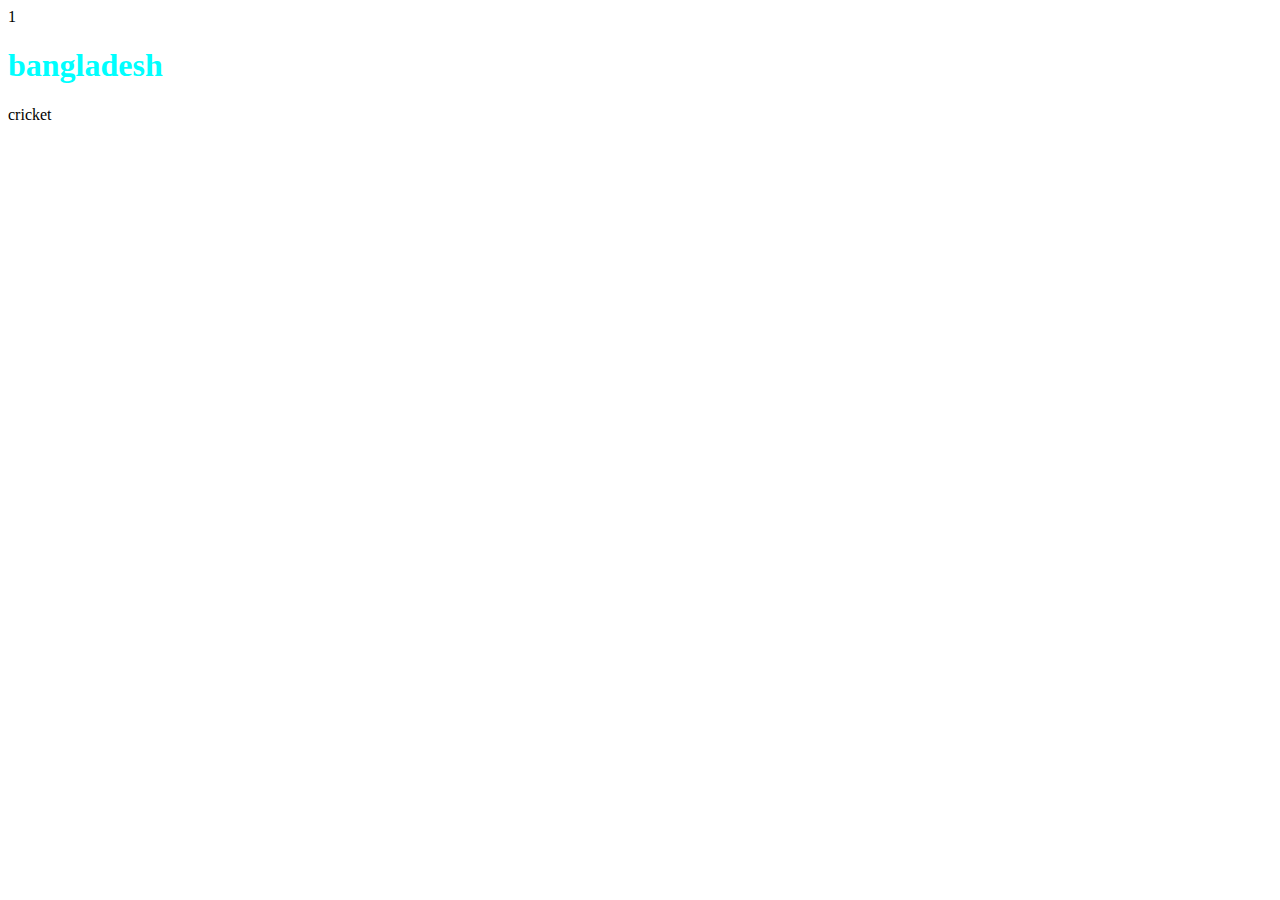
==== index.html @ e4b1d720 "first commit" ====
1  <!DOCTYPE html>
<html lang="en">
<head>
    <meta charset="UTF-8">
    <meta name="viewport" content="width=device-width, initial-scale=1.0">
    <title>my fifth assignment</title>
    <link rel="stylesheet" href="styles/style.css">
</head>
<body>
    <h1>bangladesh</h1>
    <p>cricket</p>
</body>
</html>
---- styles/style.css ----
h1{

    color: aqua;
}
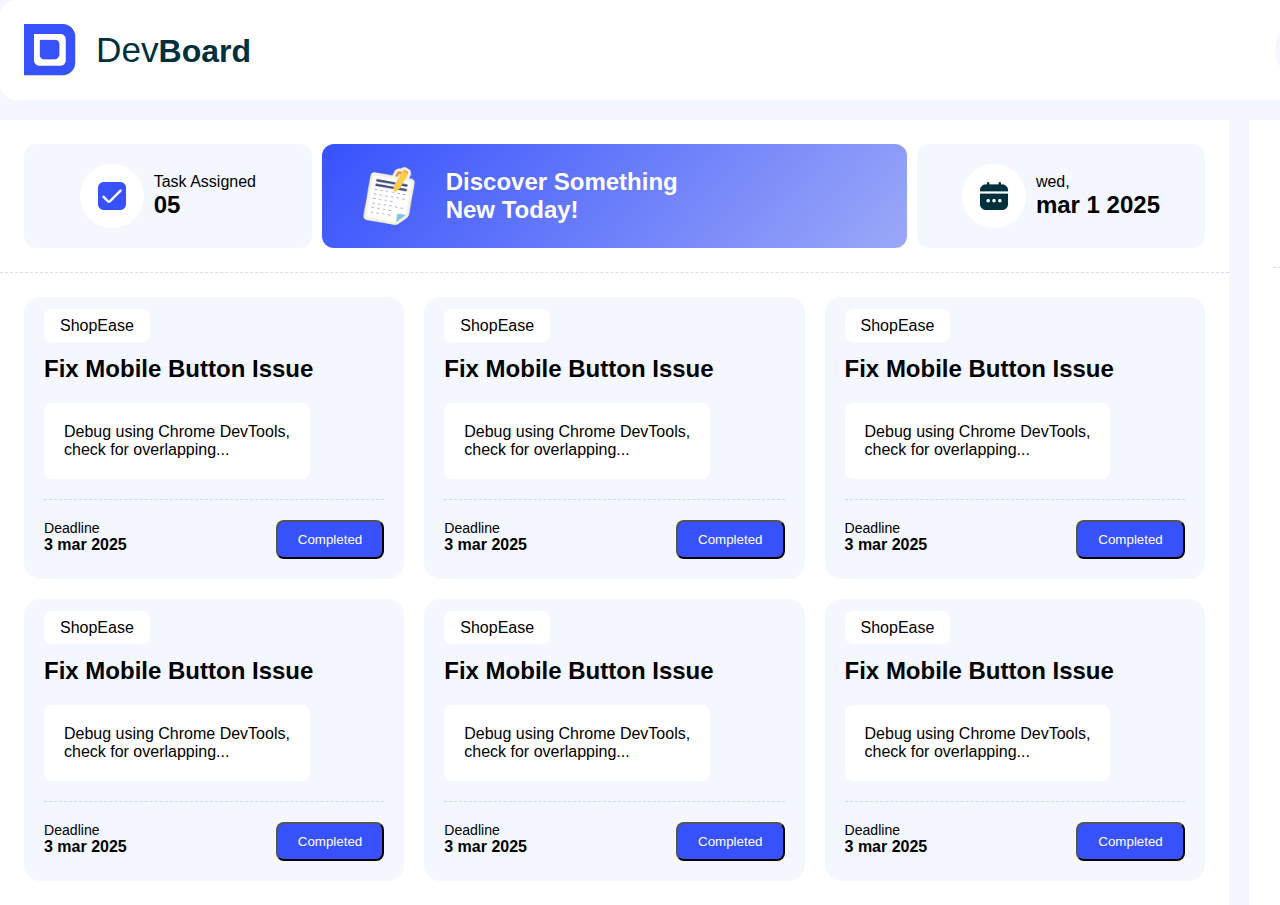
==== commit 213f98ed: "my second commit" ====
--- a/index.html
+++ b/index.html
@@ -1,4 +1,4 @@
-1  <!DOCTYPE html>
+ <!DOCTYPE html>
 <html lang="en">
 <head>
     <meta charset="UTF-8">
@@ -6,8 +6,159 @@
     <title>my fifth assignment</title>
     <link rel="stylesheet" href="styles/style.css">
 </head>
-<body>
-    <h1>bangladesh</h1>
-    <p>cricket</p>
+<body class="poppins-medium">
+    <header>
+
+<nav>
+<div class="nav-logo">
+<img src="assets/logo.png" alt="" srcset="">
+<h1>Dev<span class="nav-bol">Board</span></h1>
+
+</div>
+
+
+
+<div class="nav-text">
+<div class="nav-con"> 
+ <img src="assets/checkbox.png" alt="" srcset=""> 
+<h2>23</h2>
+
+</div>
+<div class="nav-bg"><img src="assets/theme-btn.png" alt="" srcset=""></div>
+</div>
+</nav>
+
+    </header>
+
+<main>
+
+<section class="task">
+<div class="task-head">
+
+    <div class="ca1">
+<div class="ca1a"><img src="assets/checkbox.png" alt="" srcset=""></div>
+<div><p>Task Assigned</p> <h2>05</h2></div>
+
+    </div>
+    <div class="ca2">
+<img src="assets/board.png" alt="" srcset="">
+<h2>Discover Something <br> New Today!</h2>
+
+    </div>
+    <div class="ca3">
+
+        <div class="ca3c"><img src="assets/calender.png" alt="" srcset=""></div>
+        <div><p>wed,</p> <h2>mar 1 2025</h2></div>
+    </div>
+    
+
+</div>
+
+<div class="task-body">
+
+<div class="card1">
+<h4 class="mar fon">ShopEase</h4>
+<h2 class="marin ">Fix Mobile Button Issue </h2>
+<p class="marin fg">Debug using Chrome DevTools,<br> check for overlapping... </p>
+
+<div class="foot marin">
+<div><p class="fg1">Deadline</p>
+    <h3>3 mar 2025</h3></div>
+<div><button>Completed</button></div>
+</div>
+</div>
+<!---->
+
+
+<div class="card1">
+    <h4 class="mar fon">ShopEase</h4>
+    <h2 class="marin ">Fix Mobile Button Issue </h2>
+    <p class="marin fg">Debug using Chrome DevTools,<br> check for overlapping... </p>
+    
+    <div class="foot marin">
+    <div><p class="fg1">Deadline</p>
+        <h3>3 mar 2025</h3></div>
+    <div><button>Completed</button></div>
+    </div>
+    </div>
+    <!---->
+    
+
+    <div class="card1">
+        <h4 class="mar fon">ShopEase</h4>
+        <h2 class="marin ">Fix Mobile Button Issue </h2>
+        <p class="marin fg">Debug using Chrome DevTools,<br> check for overlapping... </p>
+        
+        <div class="foot marin">
+        <div><p class="fg1">Deadline</p>
+            <h3>3 mar 2025</h3></div>
+        <div><button>Completed</button></div>
+        </div>
+        </div>
+        <!---->
+        
+
+        <div class="card1">
+            <h4 class="mar fon">ShopEase</h4>
+            <h2 class="marin ">Fix Mobile Button Issue </h2>
+            <p class="marin fg">Debug using Chrome DevTools,<br> check for overlapping... </p>
+            
+            <div class="foot marin">
+            <div><p class="fg1">Deadline</p>
+                <h3>3 mar 2025</h3></div>
+            <div><button>Completed</button></div>
+            </div>
+            </div>
+            <!---->
+
+            
+
+            <div class="card1">
+                <h4 class="mar fon">ShopEase</h4>
+                <h2 class="marin ">Fix Mobile Button Issue </h2>
+                <p class="marin fg">Debug using Chrome DevTools,<br> check for overlapping... </p>
+                
+                <div class="foot marin">
+                <div><p class="fg1">Deadline</p>
+                    <h3>3 mar 2025</h3></div>
+                <div><button>Completed</button></div>
+                </div>
+                </div>
+                <!---->
+                
+
+                <div class="card1">
+                    <h4 class="mar fon">ShopEase</h4>
+                    <h2 class="marin ">Fix Mobile Button Issue </h2>
+                    <p class="marin fg">Debug using Chrome DevTools,<br> check for overlapping... </p>
+                    
+                    <div class="foot marin">
+                    <div><p class="fg1">Deadline</p>
+                        <h3>3 mar 2025</h3></div>
+                    <div><button>Completed</button></div>
+                    </div>
+                    </div>
+                    <!---->
+</div>
+
+
+</section>
+
+<section class="activity">
+<div class="act">
+<img src="assets/activity.png" alt="" srcset="">
+<p>Activity Log</p>
+
+</div>
+
+<div class="btn">
+    <button> Clear History </button>
+</div>
+
+</section>
+
+
+</main>
+
 </body>
 </html>--- a/styles/style.css
+++ b/styles/style.css
@@ -1,4 +1,284 @@
-h1{
-
-    color: aqua;
-}+*{
+
+    margin: 0;
+    padding: 0;
+}
+
+body{
+
+    background: rgb(244, 247, 255);
+}
+.poppins-medium {
+    font-family: "Poppins", sans-serif;
+
+    font-style: normal;
+  }
+
+  header{
+
+
+width: 1536px;
+height: 100px;
+margin: auto;
+border-radius: 16px;
+background: rgb(255, 255, 255);
+
+
+
+
+
+  }
+
+  nav{
+
+    display: flex;
+    justify-content: space-between;
+    width: 1536px;
+height: 100px;
+    
+    
+  }
+
+
+  .nav-logo{
+
+    display: flex;
+    padding: 24px;
+    justify-content: center;
+    align-items: center;
+    gap: 20px;
+  }
+
+  .nav-logo h1{
+
+    font-weight: 300;
+    font-size: 2.20rem;
+    color: rgb(0, 48, 60);
+  }
+
+  .nav-bol{
+    font-weight: 700;
+    font-size: 2rem;
+  }
+
+  .nav-text{
+
+    display: flex;
+    padding: 24px;
+    justify-content: center;
+    align-items: center;
+    gap: 50px;
+  }
+  .nav-con{
+    display: flex;
+    width: 123px;
+    height: 64px;
+    justify-content: center;
+    align-items: center;
+    border-radius: 32px;
+    background: rgb(244, 247, 255);
+    gap: 20px;
+  }
+
+  .nav-con h2{
+font-weight: 700;
+
+
+  }
+  .nav-bg{
+
+    display: flex;
+    width: 64px;
+    height: 64px;
+    justify-content: center;
+    align-items: center;
+    border-radius: 32px;
+    background: rgb(244, 247, 255);
+  }
+
+  main{
+
+ width: 1536px;
+margin: auto;
+
+margin-top: 20px;
+
+display: grid;
+grid-template-columns:80% 20%;
+gap: 20px;
+
+
+  }
+
+  .task{
+
+    background: rgb(255, 255, 255);
+  }
+
+
+  .task-head{
+
+    display: grid;
+    grid-template-columns: repeat(4,1fr);
+    gap: 10px;
+    padding: 24px;
+    border-bottom: 0.8px dashed rgba(55, 82, 253, 0.2);
+  }
+  .ca1{
+display: flex;
+justify-content: center;
+align-items: center;
+gap: 10px;
+    background: rgb(244, 247, 255);
+    padding: 20px 0px;
+    border-radius: 12px;
+  }
+
+  .ca1a{
+    display: flex;
+justify-content: center;
+align-items: center;
+width: 64px;
+height: 64px;
+border-radius: 32px;
+background: rgb(255, 255, 255);
+
+  }
+  .ca2{
+
+    grid-column: span 2;
+    display: flex;
+    background: linear-gradient(130.70deg, rgb(55, 82, 253) 0.419%,rgb(108, 127, 250) 52.66%,rgb(155, 168, 248) 99.733%);
+
+align-items: center;
+gap: 25px;
+padding: 0px 35px;
+border-radius: 12px;
+  }
+  .ca2 h2{
+    color: white;
+  }
+  .ca2 img{
+
+    width: 64px;
+    height: 64px;
+  }
+  .ca3{
+    display: flex;
+    justify-content: center;
+    align-items: center;
+    gap: 10px;
+        background: rgb(244, 247, 255);
+        border-radius: 12px;
+  }
+
+  .ca3c{
+
+    display: flex;
+    justify-content: center;
+    align-items: center;
+    width: 64px;
+    height: 64px;
+    border-radius: 32px;
+    background: rgb(255, 255, 255);
+
+
+  }
+
+  .task-body{
+
+
+    display: grid;
+    grid-template-columns: repeat(3,1fr);
+    gap: 20px;
+    padding: 24px;
+
+  }
+
+  .card1{
+    background: rgb(244, 247, 255);
+    padding:20px ;
+    border-radius: 16px;
+
+  }
+  .mar{
+    background: rgb(255, 255, 255);
+    padding: 8px 16px 8px 16px;
+    width: auto;
+    display: inline;
+    border-radius: 8px;
+
+  }
+  .fg{
+
+    background: rgb(255, 255, 255);
+    padding:20px;
+    border-radius: 8px;
+    width: auto;
+    display: inline-block;
+
+  }
+  .fg1{
+
+
+    font-size: .88rem;
+    font-weight: 400;
+  }
+
+  .foot{
+
+    display: flex;
+    justify-content: space-between;
+    border-top: 0.8px dashed rgba(55, 82, 253, 0.2);
+    padding-top: 20px;
+
+  }
+  .foot h3{
+
+    font-size: 1rem;
+  }
+  .foot button{
+    border-radius: 8px;
+color: white;
+    background: rgb(55, 82, 253);
+    padding: 10px 20px;
+  }
+/*this is basics code*/
+
+  .marin{
+    margin-top: 20px;
+  }
+
+  .fon{
+
+    font-size: 1rem;
+    font-weight: 400;
+    
+  }
+/*this is basics code*/
+  .activity{
+
+    padding: 24px;
+    background: rgb(255, 255, 255);
+  }
+
+
+  .act{
+display: flex;
+justify-content: center;
+gap: 10px;
+
+  }
+  .btn{
+    border-bottom: 0.8px dashed rgba(55, 82, 253, 0.2);
+   display: flex; 
+   justify-content: center;
+   margin: 20px 0px;
+   padding: 20px 0px;
+  }
+  .btn button{
+    border-radius: 8px;
+color: white;
+    background: rgb(55, 82, 253);
+    padding: 10px 20px;
+  }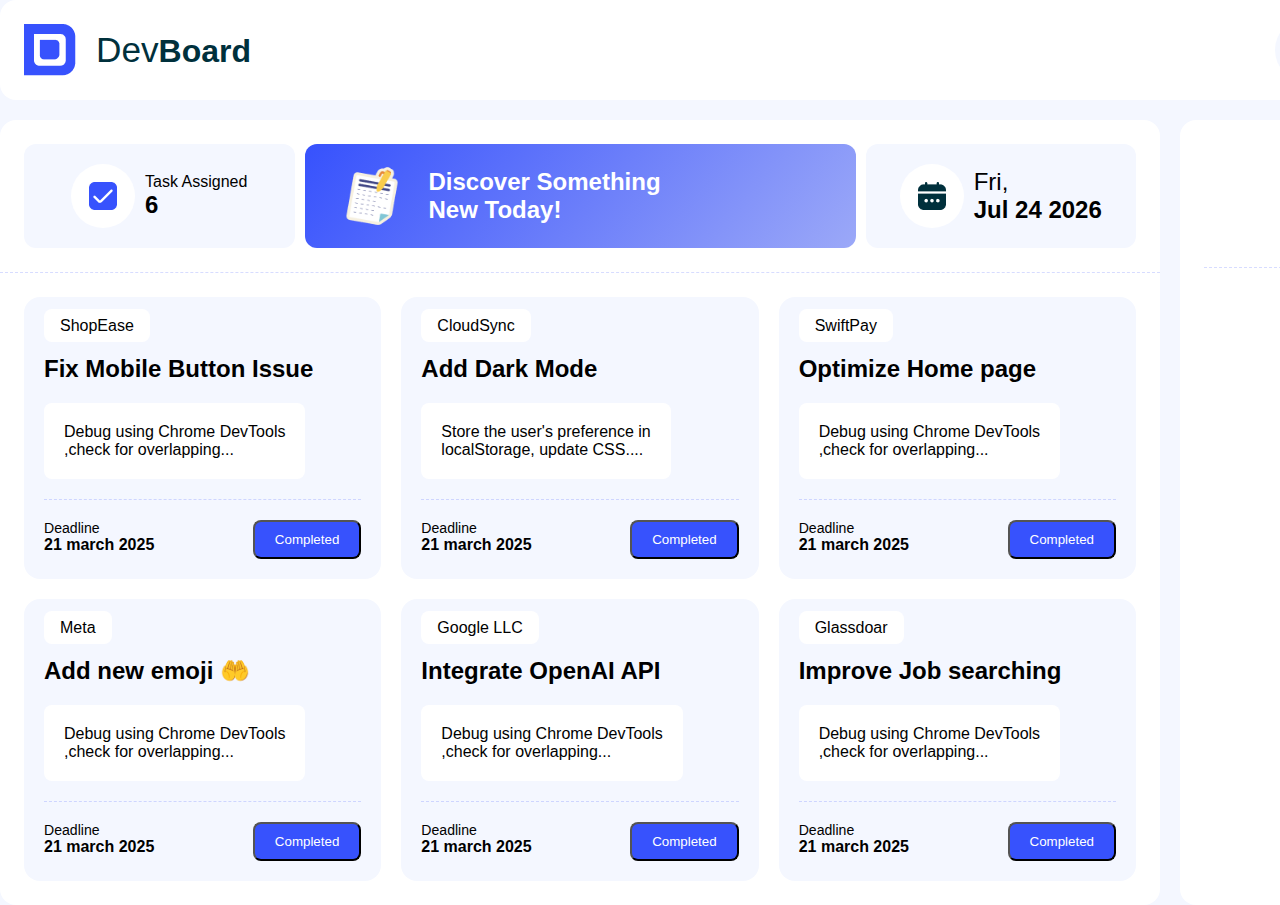
==== commit 237b19eb: "add text" ====
--- a/index.html
+++ b/index.html
@@ -21,10 +21,10 @@
 <div class="nav-text">
 <div class="nav-con"> 
  <img src="assets/checkbox.png" alt="" srcset=""> 
-<h2>23</h2>
+<h2 id="myCount">23</h2>
 
 </div>
-<div class="nav-bg"><img src="assets/theme-btn.png" alt="" srcset=""></div>
+<div class="nav-bg"><img src="assets/theme-btn.png" alt="Click me" onclick="changeBackColor()"></div>
 </div>
 </nav>
 
@@ -37,18 +37,18 @@
 
     <div class="ca1">
 <div class="ca1a"><img src="assets/checkbox.png" alt="" srcset=""></div>
-<div><p>Task Assigned</p> <h2>05</h2></div>
+<div><p>Task Assigned</p> <h2 id="taskCount">6</h2></div>
 
     </div>
     <div class="ca2">
 <img src="assets/board.png" alt="" srcset="">
-<h2>Discover Something <br> New Today!</h2>
+<h2><a href="styles/blog.html"> Discover Something <br> New Today!</a></h2>
 
     </div>
     <div class="ca3">
 
         <div class="ca3c"><img src="assets/calender.png" alt="" srcset=""></div>
-        <div><p>wed,</p> <h2>mar 1 2025</h2></div>
+        <div><h2 id="currentDate"></h2></div>
     </div>
     
 
@@ -59,54 +59,54 @@
 <div class="card1">
 <h4 class="mar fon">ShopEase</h4>
 <h2 class="marin ">Fix Mobile Button Issue </h2>
-<p class="marin fg">Debug using Chrome DevTools,<br> check for overlapping... </p>
+<p class="marin fg">Debug using Chrome DevTools <br>,check for overlapping... </p>
 
 <div class="foot marin">
 <div><p class="fg1">Deadline</p>
-    <h3>3 mar 2025</h3></div>
-<div><button>Completed</button></div>
+    <h3>21 march 2025</h3></div>
+<div><button class="completedBtn">Completed</button></div>
 </div>
 </div>
 <!---->
 
 
 <div class="card1">
-    <h4 class="mar fon">ShopEase</h4>
-    <h2 class="marin ">Fix Mobile Button Issue </h2>
-    <p class="marin fg">Debug using Chrome DevTools,<br> check for overlapping... </p>
+    <h4 class="mar fon">CloudSync</h4>
+    <h2 class="marin ">Add Dark Mode </h2>
+    <p class="marin fg">Store the user's preference in <br> localStorage, update CSS.... </p>
     
     <div class="foot marin">
     <div><p class="fg1">Deadline</p>
-        <h3>3 mar 2025</h3></div>
-    <div><button>Completed</button></div>
+        <h3>21 march 2025</h3></div>
+    <div><button class="completedBtn">Completed</button></div>
     </div>
     </div>
     <!---->
     
 
     <div class="card1">
-        <h4 class="mar fon">ShopEase</h4>
-        <h2 class="marin ">Fix Mobile Button Issue </h2>
-        <p class="marin fg">Debug using Chrome DevTools,<br> check for overlapping... </p>
+        <h4 class="mar fon">SwiftPay</h4>
+        <h2 class="marin ">Optimize  Home page</h2>
+        <p class="marin fg">Debug using Chrome DevTools <br>,check for overlapping... </p>
         
         <div class="foot marin">
         <div><p class="fg1">Deadline</p>
-            <h3>3 mar 2025</h3></div>
-        <div><button>Completed</button></div>
+            <h3>21 march 2025</h3></div>
+        <div><button class="completedBtn">Completed</button></div>
         </div>
         </div>
         <!---->
         
 
         <div class="card1">
-            <h4 class="mar fon">ShopEase</h4>
-            <h2 class="marin ">Fix Mobile Button Issue </h2>
-            <p class="marin fg">Debug using Chrome DevTools,<br> check for overlapping... </p>
+            <h4 class="mar fon">Meta</h4>
+            <h2 class="marin ">Add new emoji 🤲 </h2>
+            <p class="marin fg">Debug using Chrome DevTools <br>,check for overlapping... </p>
             
             <div class="foot marin">
             <div><p class="fg1">Deadline</p>
-                <h3>3 mar 2025</h3></div>
-            <div><button>Completed</button></div>
+                <h3>21 march 2025</h3></div>
+            <div><button class="completedBtn">Completed</button></div>
             </div>
             </div>
             <!---->
@@ -114,28 +114,28 @@
             
 
             <div class="card1">
-                <h4 class="mar fon">ShopEase</h4>
-                <h2 class="marin ">Fix Mobile Button Issue </h2>
-                <p class="marin fg">Debug using Chrome DevTools,<br> check for overlapping... </p>
+                <h4 class="mar fon">Google LLC</h4>
+                <h2 class="marin ">Integrate OpenAI API  </h2>
+                <p class="marin fg">Debug using Chrome DevTools <br>,check for overlapping... </p>
                 
                 <div class="foot marin">
                 <div><p class="fg1">Deadline</p>
-                    <h3>3 mar 2025</h3></div>
-                <div><button>Completed</button></div>
+                    <h3>21 march 2025</h3></div>
+                <div><button class="completedBtn">Completed</button></div>
                 </div>
                 </div>
                 <!---->
                 
 
                 <div class="card1">
-                    <h4 class="mar fon">ShopEase</h4>
-                    <h2 class="marin ">Fix Mobile Button Issue </h2>
-                    <p class="marin fg">Debug using Chrome DevTools,<br> check for overlapping... </p>
+                    <h4 class="mar fon">Glassdoar</h4>
+                    <h2 class="marin ">Improve Job searching  </h2>
+                    <p class="marin fg">Debug using Chrome DevTools <br>,check for overlapping... </p>
                     
                     <div class="foot marin">
                     <div><p class="fg1">Deadline</p>
-                        <h3>3 mar 2025</h3></div>
-                    <div><button>Completed</button></div>
+                        <h3>21 march 2025</h3></div>
+                    <div><button class="completedBtn">Completed</button></div>
                     </div>
                     </div>
                     <!---->
@@ -159,6 +159,7 @@
 
 
 </main>
-
+<script src="js/fist.js"></script>
+<script src="js/second.js"></script>
 </body>
 </html>--- a/styles/style.css
+++ b/styles/style.css
@@ -100,19 +100,20 @@
 
  width: 1536px;
 margin: auto;
-
+gap: 20px;
 margin-top: 20px;
 
 display: grid;
-grid-template-columns:80% 20%;
-gap: 20px;
+grid-template-columns:repeat(2,1160px 356px);
 
 
   }
 
   .task{
-
-    background: rgb(255, 255, 255);
+  
+width: 1160px;
+    background: rgb(255, 255, 255);
+    border-radius: 16px;
   }
 
 
@@ -158,6 +159,11 @@
   .ca2 h2{
     color: white;
   }
+  .ca2 a{
+text-decoration: none;
+color: white;
+
+  }
   .ca2 img{
 
     width: 64px;
@@ -257,7 +263,8 @@
   }
 /*this is basics code*/
   .activity{
-
+    
+border-radius: 16px;
     padding: 24px;
     background: rgb(255, 255, 255);
   }
@@ -281,4 +288,21 @@
 color: white;
     background: rgb(55, 82, 253);
     padding: 10px 20px;
+  }
+
+
+  .day{
+    font-weight: normal;
+  }
+
+
+  /*blogs html*/
+
+  .nav-cot button{
+
+    border-radius: 8px;
+color: white;
+    background: rgb(55, 82, 253);
+    padding: 10px 20px;
+    font-size: 1.2rem;
   }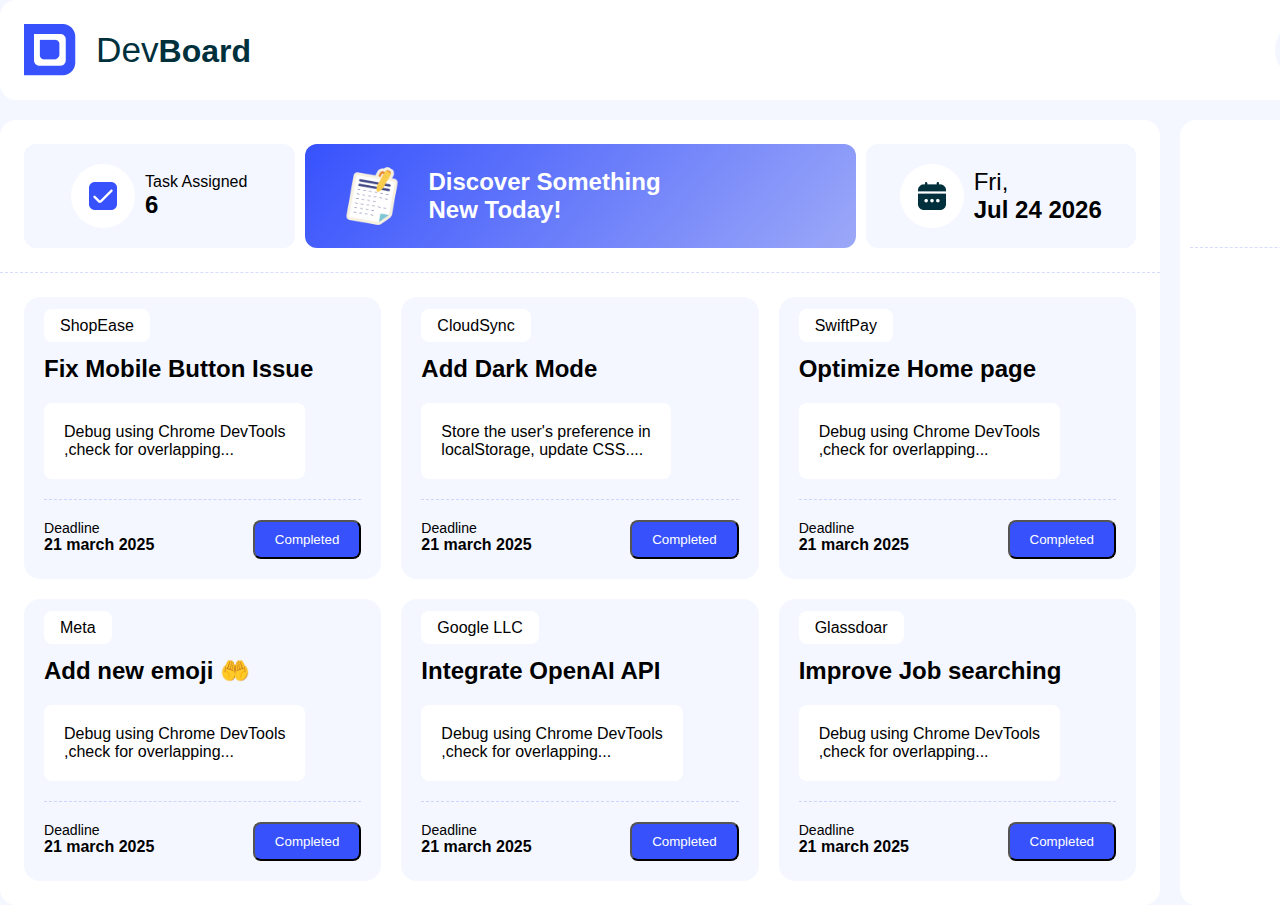
==== commit 55397cd2: "add my seventh commit" ====
--- a/index.html
+++ b/index.html
@@ -152,9 +152,15 @@
 </div>
 
 <div class="btn">
-    <button> Clear History </button>
+    <button onclick="clearDiv()"> Clear History </button>
 </div>
 
+
+<div class="activity-log">
+    <div class="log-left"></div>
+    <div class="log-right" id="myDiv">
+    </div>
+</div>
 </section>
 
 
--- a/styles/style.css
+++ b/styles/style.css
@@ -265,7 +265,7 @@
   .activity{
     
 border-radius: 16px;
-    padding: 24px;
+    padding: 24px 10px;
     background: rgb(255, 255, 255);
   }
 
@@ -280,7 +280,7 @@
     border-bottom: 0.8px dashed rgba(55, 82, 253, 0.2);
    display: flex; 
    justify-content: center;
-   margin: 20px 0px;
+   margin: 0px 0px;
    padding: 20px 0px;
   }
   .btn button{
@@ -305,4 +305,22 @@
     background: rgb(55, 82, 253);
     padding: 10px 20px;
     font-size: 1.2rem;
+  }
+
+
+  .log-right {
+
+    display: flex;
+    flex-direction: column;
+    
+  
+    gap: 15px;
+    font-size: 1.2rem;
+    
+    padding: 10px;
+  }
+  .log-entry{
+padding: 15px;
+    background: rgb(244, 247, 255);
+    border-radius: 16px;
   }